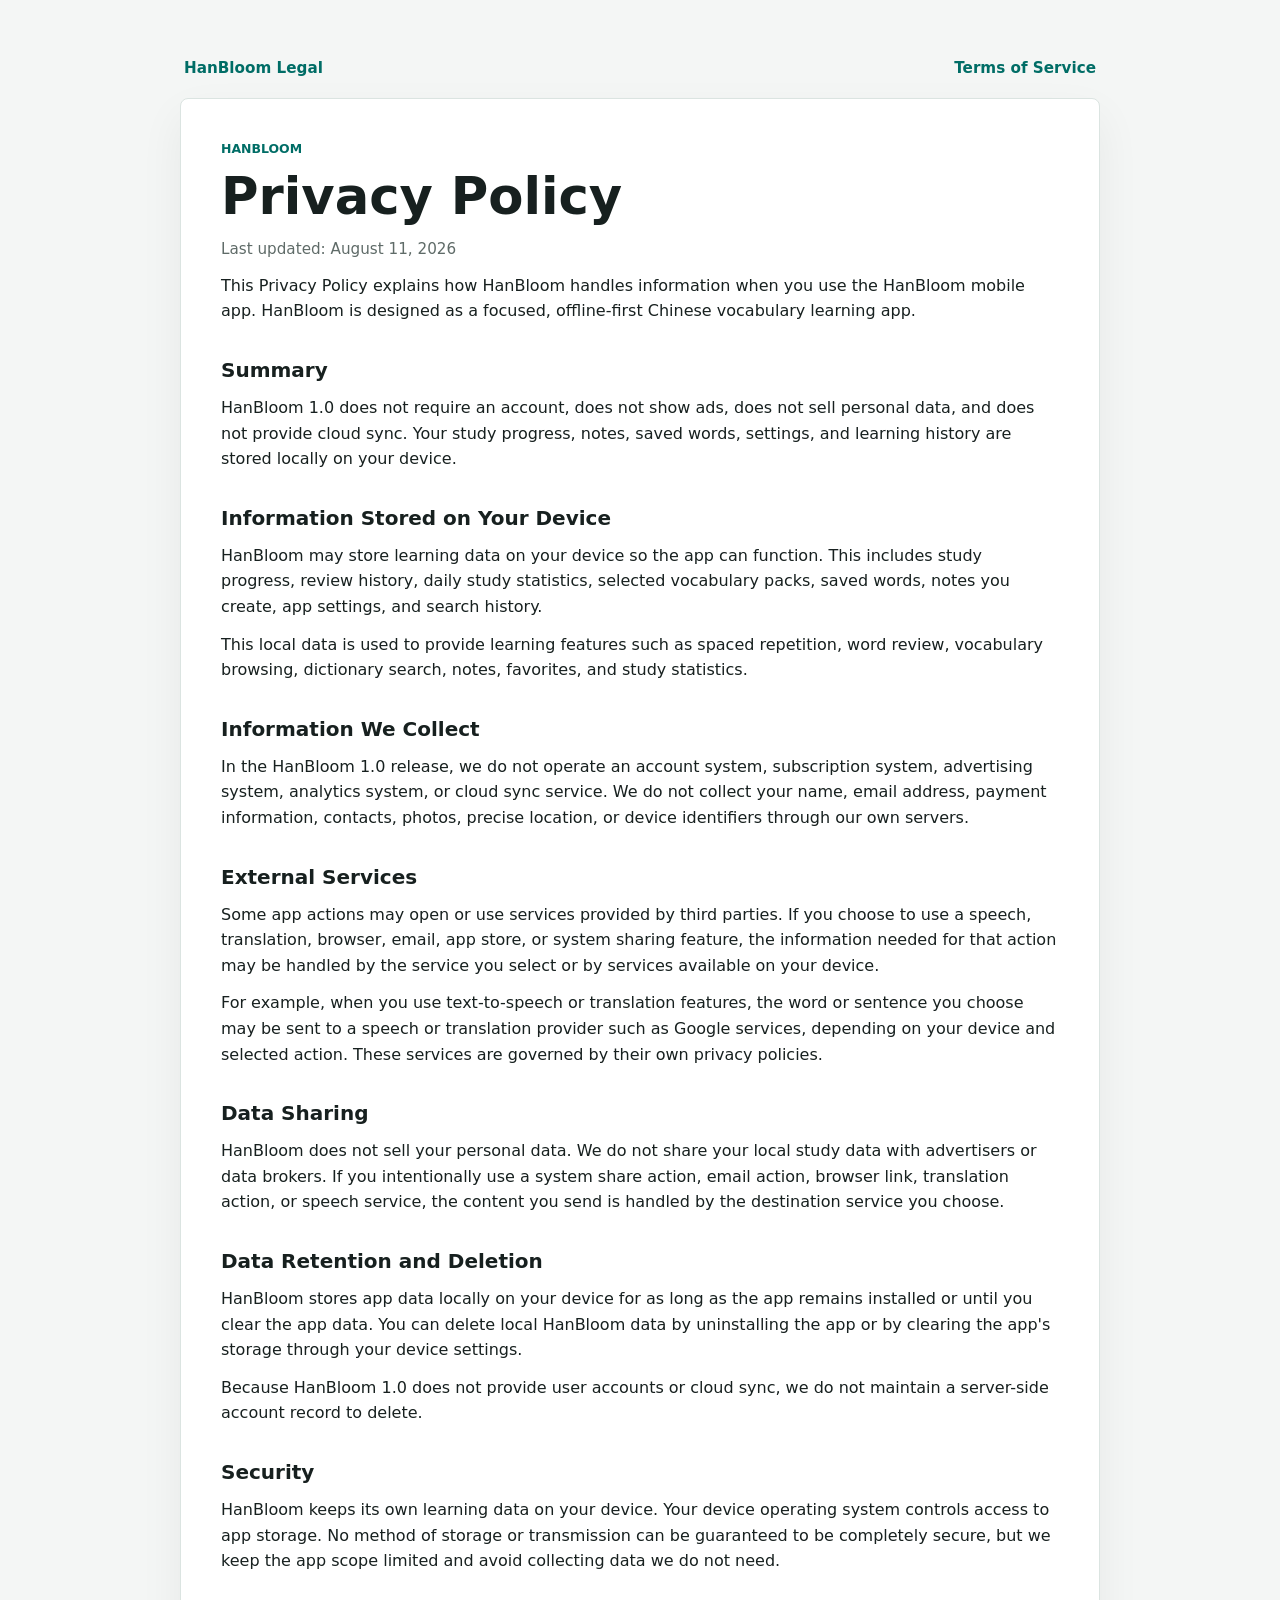
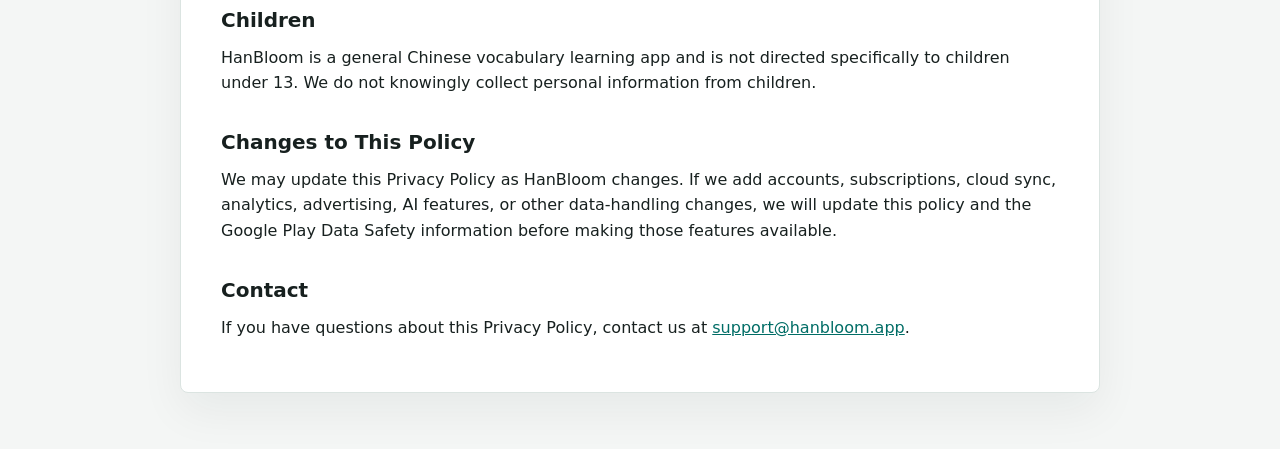
==== privacy-policy.html @ 1d3c4e45 "Add HanBloom legal pages / 添加 HanBloom 法务页面" ====
<!doctype html>
<html lang="en">
<head>
  <meta charset="utf-8">
  <meta name="viewport" content="width=device-width, initial-scale=1">
  <title>Privacy Policy - HanBloom</title>
  <meta name="description" content="Privacy Policy for HanBloom.">
  <link rel="stylesheet" href="styles.css">
</head>
<body>
  <main class="page document">
    <nav class="topnav" aria-label="Legal navigation">
      <a href="index.html">HanBloom Legal</a>
      <a href="terms-of-service.html">Terms of Service</a>
    </nav>

    <article>
      <p class="eyebrow">HanBloom</p>
      <h1>Privacy Policy</h1>
      <p class="updated">Last updated: August 11, 2026</p>

      <p>
        This Privacy Policy explains how HanBloom handles information when you
        use the HanBloom mobile app. HanBloom is designed as a focused,
        offline-first Chinese vocabulary learning app.
      </p>

      <h2>Summary</h2>
      <p>
        HanBloom 1.0 does not require an account, does not show ads, does not
        sell personal data, and does not provide cloud sync. Your study
        progress, notes, saved words, settings, and learning history are stored
        locally on your device.
      </p>

      <h2>Information Stored on Your Device</h2>
      <p>
        HanBloom may store learning data on your device so the app can function.
        This includes study progress, review history, daily study statistics,
        selected vocabulary packs, saved words, notes you create, app settings,
        and search history.
      </p>
      <p>
        This local data is used to provide learning features such as spaced
        repetition, word review, vocabulary browsing, dictionary search, notes,
        favorites, and study statistics.
      </p>

      <h2>Information We Collect</h2>
      <p>
        In the HanBloom 1.0 release, we do not operate an account system,
        subscription system, advertising system, analytics system, or cloud sync
        service. We do not collect your name, email address, payment
        information, contacts, photos, precise location, or device identifiers
        through our own servers.
      </p>

      <h2>External Services</h2>
      <p>
        Some app actions may open or use services provided by third parties.
        If you choose to use a speech, translation, browser, email, app store,
        or system sharing feature, the information needed for that action may
        be handled by the service you select or by services available on your
        device.
      </p>
      <p>
        For example, when you use text-to-speech or translation features, the
        word or sentence you choose may be sent to a speech or translation
        provider such as Google services, depending on your device and selected
        action. These services are governed by their own privacy policies.
      </p>

      <h2>Data Sharing</h2>
      <p>
        HanBloom does not sell your personal data. We do not share your local
        study data with advertisers or data brokers. If you intentionally use
        a system share action, email action, browser link, translation action,
        or speech service, the content you send is handled by the destination
        service you choose.
      </p>

      <h2>Data Retention and Deletion</h2>
      <p>
        HanBloom stores app data locally on your device for as long as the app
        remains installed or until you clear the app data. You can delete local
        HanBloom data by uninstalling the app or by clearing the app's storage
        through your device settings.
      </p>
      <p>
        Because HanBloom 1.0 does not provide user accounts or cloud sync, we
        do not maintain a server-side account record to delete.
      </p>

      <h2>Security</h2>
      <p>
        HanBloom keeps its own learning data on your device. Your device
        operating system controls access to app storage. No method of storage
        or transmission can be guaranteed to be completely secure, but we keep
        the app scope limited and avoid collecting data we do not need.
      </p>

      <h2>Children</h2>
      <p>
        HanBloom is a general Chinese vocabulary learning app and is not
        directed specifically to children under 13. We do not knowingly collect
        personal information from children.
      </p>

      <h2>Changes to This Policy</h2>
      <p>
        We may update this Privacy Policy as HanBloom changes. If we add
        accounts, subscriptions, cloud sync, analytics, advertising, AI
        features, or other data-handling changes, we will update this policy
        and the Google Play Data Safety information before making those
        features available.
      </p>

      <h2>Contact</h2>
      <p>
        If you have questions about this Privacy Policy, contact us at
        <a href="mailto:support@hanbloom.app">support@hanbloom.app</a>.
      </p>
    </article>
  </main>
</body>
</html>
---- styles.css ----
:root {
  color-scheme: light;
  --bg: #f4f6f5;
  --surface: #ffffff;
  --text: #17201f;
  --muted: #5f6b68;
  --line: #dbe4e1;
  --accent: #008f86;
  --accent-dark: #006d66;
  --accent-soft: #e3f3f0;
}

* {
  box-sizing: border-box;
}

body {
  margin: 0;
  background: var(--bg);
  color: var(--text);
  font-family: Inter, ui-sans-serif, system-ui, -apple-system, BlinkMacSystemFont, "Segoe UI", sans-serif;
  line-height: 1.6;
}

a {
  color: var(--accent-dark);
}

.page {
  width: min(920px, calc(100% - 32px));
  margin: 0 auto;
  padding: 56px 0;
}

.hero,
article {
  background: var(--surface);
  border: 1px solid var(--line);
  border-radius: 8px;
  padding: 40px;
  box-shadow: 0 18px 45px rgba(23, 32, 31, 0.06);
}

.eyebrow {
  margin: 0 0 10px;
  color: var(--accent-dark);
  font-size: 0.78rem;
  font-weight: 700;
  letter-spacing: 0;
  text-transform: uppercase;
}

h1 {
  margin: 0;
  font-size: clamp(2.1rem, 4vw, 3.5rem);
  line-height: 1.08;
  letter-spacing: 0;
}

h2 {
  margin: 34px 0 8px;
  font-size: 1.25rem;
  line-height: 1.25;
  letter-spacing: 0;
}

p {
  margin: 12px 0;
}

.lede {
  max-width: 680px;
  color: var(--muted);
  font-size: 1.1rem;
}

.updated {
  color: var(--muted);
  font-size: 0.95rem;
}

.links {
  display: grid;
  grid-template-columns: repeat(2, minmax(0, 1fr));
  gap: 16px;
  margin-top: 18px;
}

.link-card {
  display: block;
  min-height: 132px;
  padding: 24px;
  background: var(--surface);
  border: 1px solid var(--line);
  border-radius: 8px;
  color: var(--text);
  text-decoration: none;
  transition: border-color 160ms ease, transform 160ms ease;
}

.link-card:hover {
  border-color: var(--accent);
  transform: translateY(-2px);
}

.link-card span {
  display: block;
  font-size: 1.2rem;
  font-weight: 750;
}

.link-card small {
  display: block;
  margin-top: 8px;
  color: var(--muted);
  font-size: 0.95rem;
}

.topnav {
  display: flex;
  justify-content: space-between;
  gap: 16px;
  margin-bottom: 18px;
  padding: 0 4px;
  font-size: 0.95rem;
}

.topnav a {
  color: var(--accent-dark);
  font-weight: 650;
  text-decoration: none;
}

.topnav a:hover {
  text-decoration: underline;
}

footer {
  margin-top: 24px;
  color: var(--muted);
  font-size: 0.95rem;
}

footer p {
  margin: 4px 0;
}

@media (max-width: 680px) {
  .page {
    width: min(100% - 24px, 920px);
    padding: 28px 0;
  }

  .hero,
  article {
    padding: 24px;
  }

  .links {
    grid-template-columns: 1fr;
  }

  .topnav {
    flex-direction: column;
    gap: 8px;
  }
}
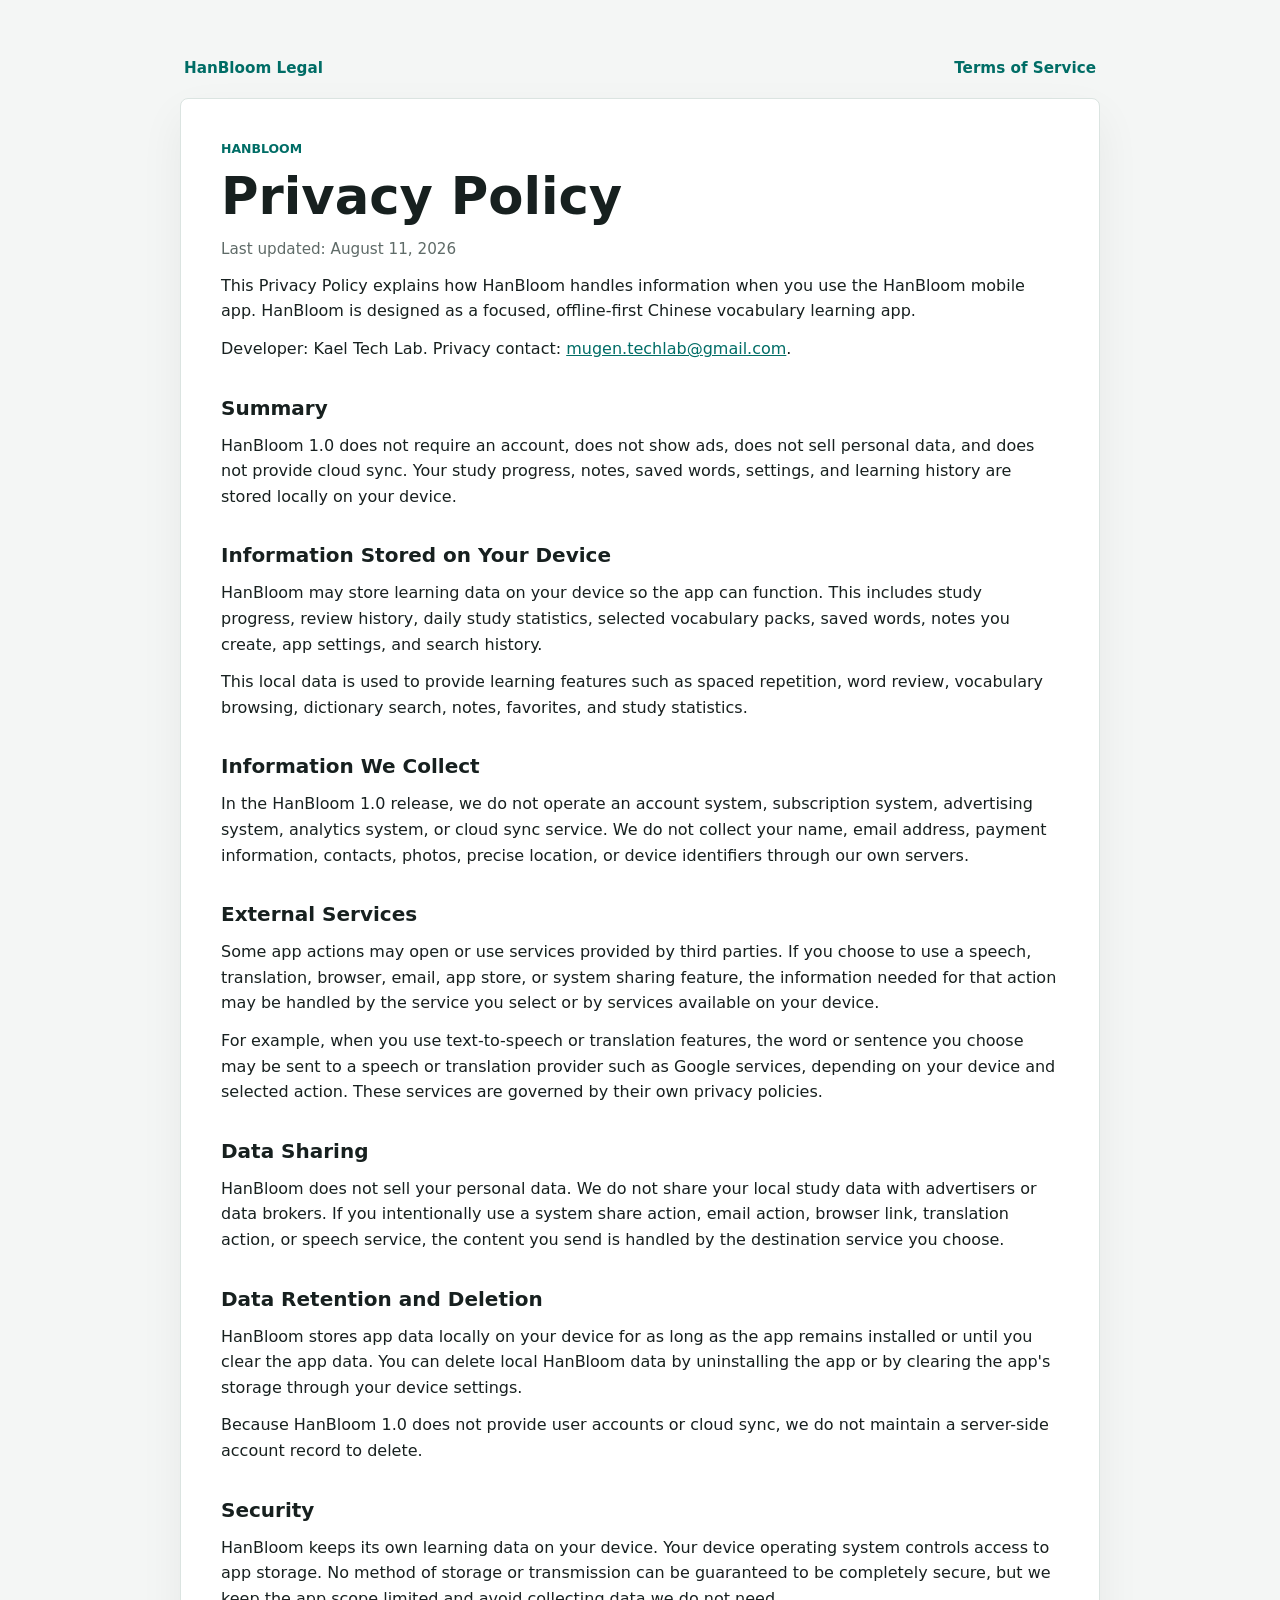
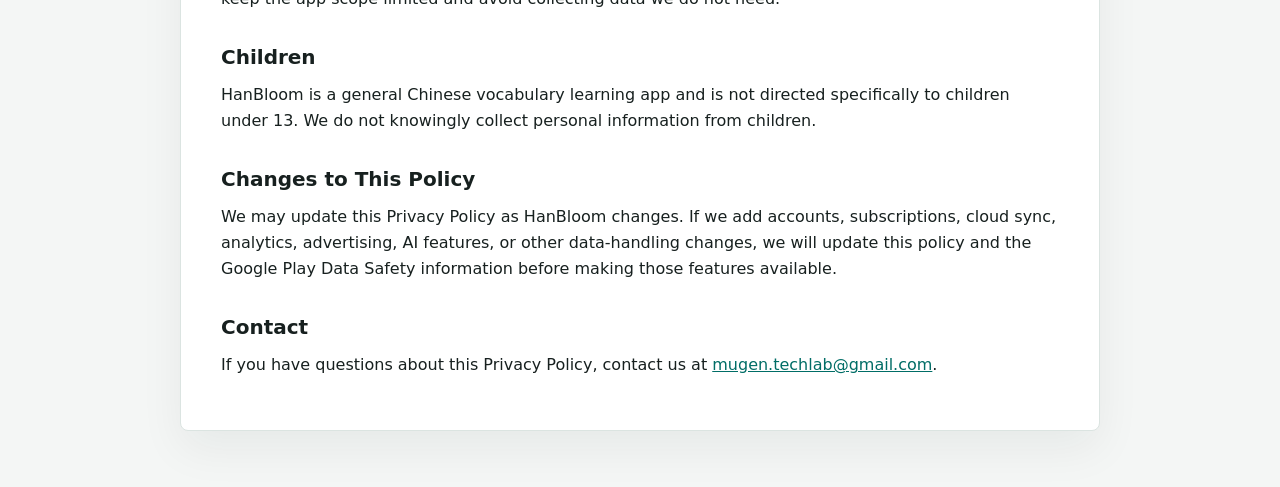
==== commit 257b8b8a: "Update legal contact details / 更新法务联系信息" ====
--- a/privacy-policy.html
+++ b/privacy-policy.html
@@ -23,6 +23,10 @@
         This Privacy Policy explains how HanBloom handles information when you
         use the HanBloom mobile app. HanBloom is designed as a focused,
         offline-first Chinese vocabulary learning app.
+      </p>
+      <p>
+        Developer: Kael Tech Lab. Privacy contact:
+        <a href="mailto:mugen.techlab@gmail.com">mugen.techlab@gmail.com</a>.
       </p>
 
       <h2>Summary</h2>
@@ -118,7 +122,7 @@
       <h2>Contact</h2>
       <p>
         If you have questions about this Privacy Policy, contact us at
-        <a href="mailto:support@hanbloom.app">support@hanbloom.app</a>.
+        <a href="mailto:mugen.techlab@gmail.com">mugen.techlab@gmail.com</a>.
       </p>
     </article>
   </main>
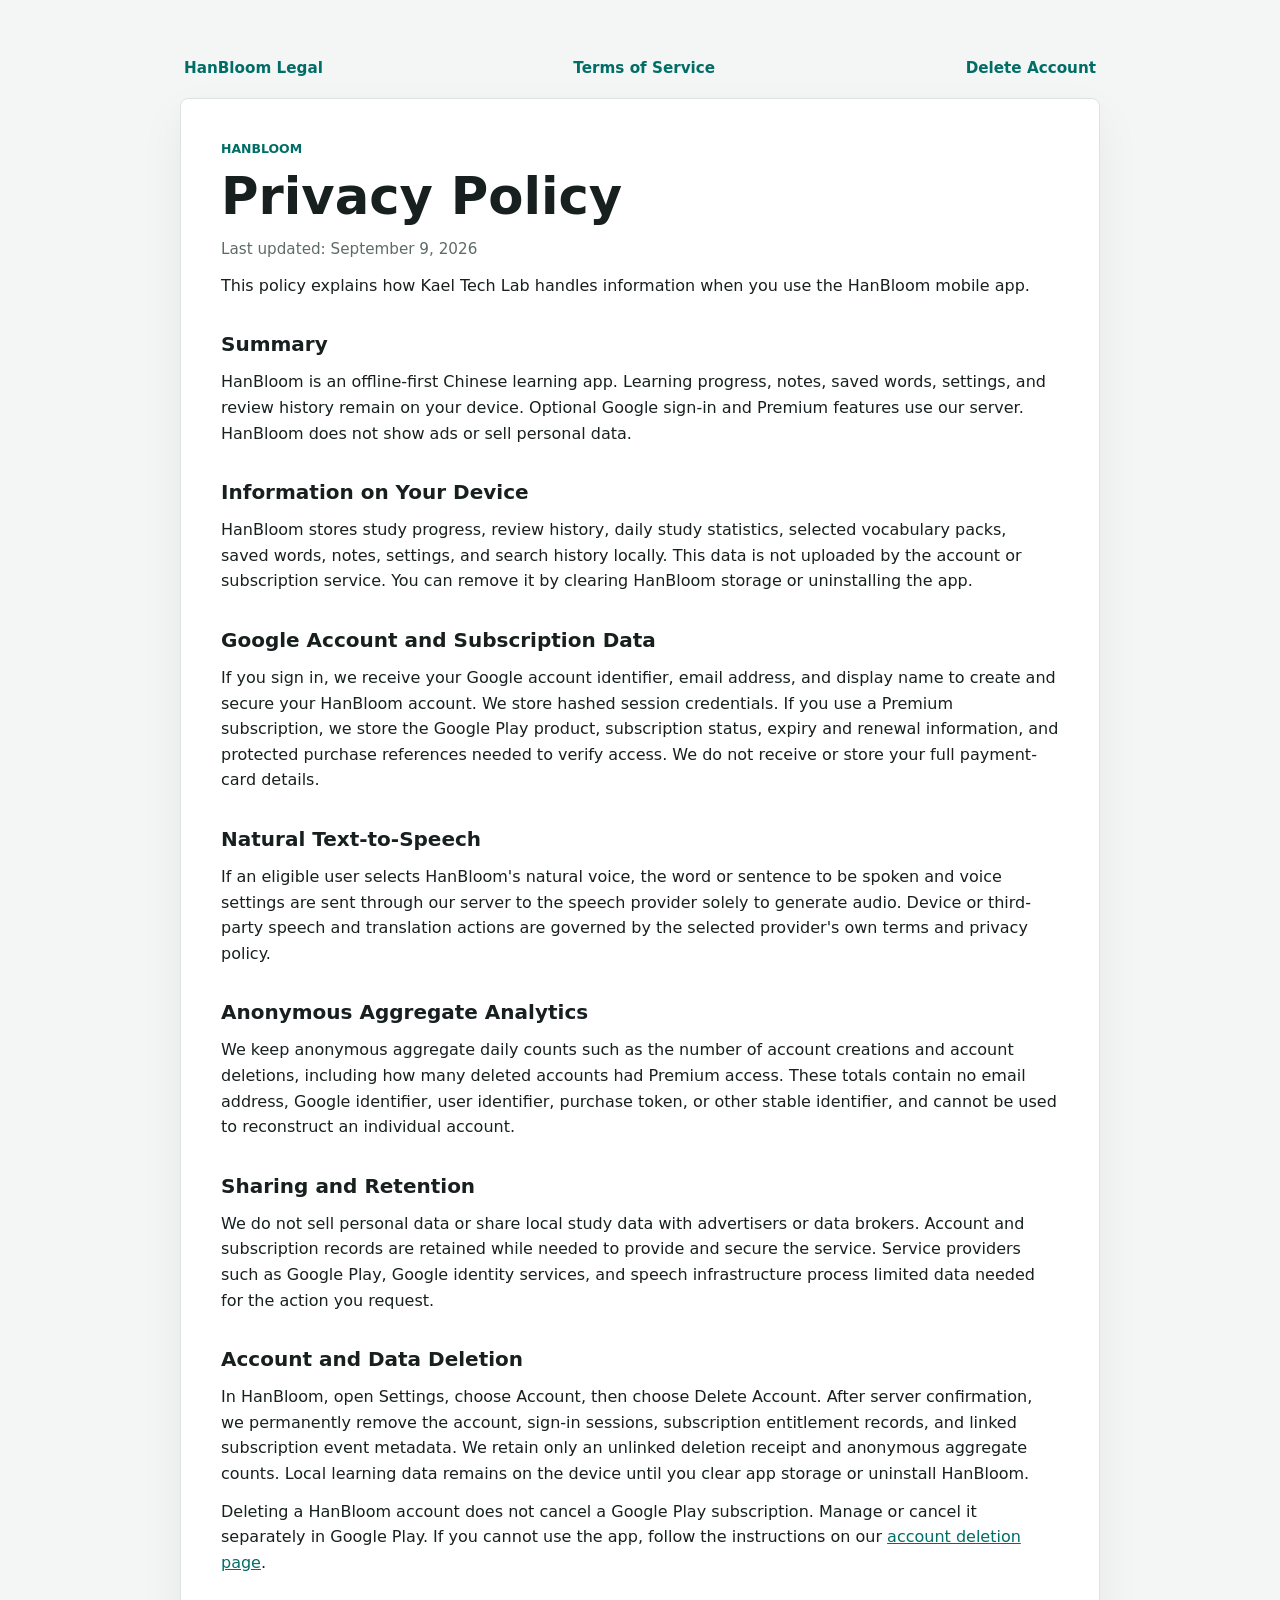
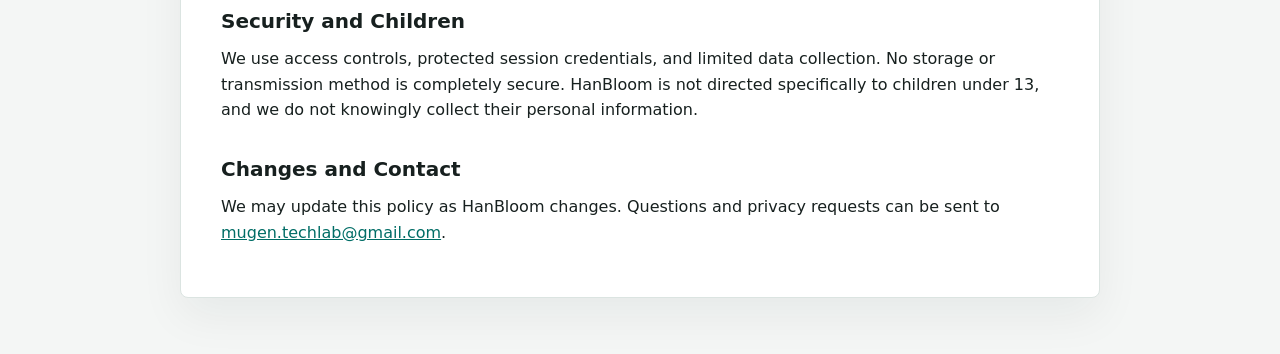
==== commit b8255643: "Publish account deletion policy / 发布账号删除政策" ====
--- a/privacy-policy.html
+++ b/privacy-policy.html
@@ -12,116 +12,88 @@
     <nav class="topnav" aria-label="Legal navigation">
       <a href="index.html">HanBloom Legal</a>
       <a href="terms-of-service.html">Terms of Service</a>
+      <a href="account-deletion.html">Delete Account</a>
     </nav>
 
     <article>
       <p class="eyebrow">HanBloom</p>
       <h1>Privacy Policy</h1>
-      <p class="updated">Last updated: August 11, 2026</p>
+      <p class="updated">Last updated: September 9, 2026</p>
 
-      <p>
-        This Privacy Policy explains how HanBloom handles information when you
-        use the HanBloom mobile app. HanBloom is designed as a focused,
-        offline-first Chinese vocabulary learning app.
-      </p>
-      <p>
-        Developer: Kael Tech Lab. Privacy contact:
-        <a href="mailto:mugen.techlab@gmail.com">mugen.techlab@gmail.com</a>.
-      </p>
+      <p>This policy explains how Kael Tech Lab handles information when you use the HanBloom mobile app.</p>
 
       <h2>Summary</h2>
       <p>
-        HanBloom 1.0 does not require an account, does not show ads, does not
-        sell personal data, and does not provide cloud sync. Your study
-        progress, notes, saved words, settings, and learning history are stored
-        locally on your device.
+        HanBloom is an offline-first Chinese learning app. Learning progress, notes, saved words,
+        settings, and review history remain on your device. Optional Google sign-in and Premium
+        features use our server. HanBloom does not show ads or sell personal data.
       </p>
 
-      <h2>Information Stored on Your Device</h2>
+      <h2>Information on Your Device</h2>
       <p>
-        HanBloom may store learning data on your device so the app can function.
-        This includes study progress, review history, daily study statistics,
-        selected vocabulary packs, saved words, notes you create, app settings,
-        and search history.
+        HanBloom stores study progress, review history, daily study statistics, selected vocabulary
+        packs, saved words, notes, settings, and search history locally. This data is not uploaded by
+        the account or subscription service. You can remove it by clearing HanBloom storage or
+        uninstalling the app.
+      </p>
+
+      <h2>Google Account and Subscription Data</h2>
+      <p>
+        If you sign in, we receive your Google account identifier, email address, and display name to
+        create and secure your HanBloom account. We store hashed session credentials. If you use a
+        Premium subscription, we store the Google Play product, subscription status, expiry and
+        renewal information, and protected purchase references needed to verify access. We do not
+        receive or store your full payment-card details.
+      </p>
+
+      <h2>Natural Text-to-Speech</h2>
+      <p>
+        If an eligible user selects HanBloom's natural voice, the word or sentence to be spoken and
+        voice settings are sent through our server to the speech provider solely to generate audio.
+        Device or third-party speech and translation actions are governed by the selected provider's
+        own terms and privacy policy.
+      </p>
+
+      <h2>Anonymous Aggregate Analytics</h2>
+      <p>
+        We keep anonymous aggregate daily counts such as the number of account creations and account
+        deletions, including how many deleted accounts had Premium access. These totals contain no
+        email address, Google identifier, user identifier, purchase token, or other stable identifier,
+        and cannot be used to reconstruct an individual account.
+      </p>
+
+      <h2>Sharing and Retention</h2>
+      <p>
+        We do not sell personal data or share local study data with advertisers or data brokers.
+        Account and subscription records are retained while needed to provide and secure the service.
+        Service providers such as Google Play, Google identity services, and speech infrastructure
+        process limited data needed for the action you request.
+      </p>
+
+      <h2>Account and Data Deletion</h2>
+      <p>
+        In HanBloom, open Settings, choose Account, then choose Delete Account. After server
+        confirmation, we permanently remove the account, sign-in sessions, subscription entitlement
+        records, and linked subscription event metadata. We retain only an unlinked deletion receipt
+        and anonymous aggregate counts. Local learning data remains on the device until you clear app
+        storage or uninstall HanBloom.
       </p>
       <p>
-        This local data is used to provide learning features such as spaced
-        repetition, word review, vocabulary browsing, dictionary search, notes,
-        favorites, and study statistics.
+        Deleting a HanBloom account does not cancel a Google Play subscription. Manage or cancel it
+        separately in Google Play. If you cannot use the app, follow the instructions on our
+        <a href="account-deletion.html">account deletion page</a>.
       </p>
 
-      <h2>Information We Collect</h2>
+      <h2>Security and Children</h2>
       <p>
-        In the HanBloom 1.0 release, we do not operate an account system,
-        subscription system, advertising system, analytics system, or cloud sync
-        service. We do not collect your name, email address, payment
-        information, contacts, photos, precise location, or device identifiers
-        through our own servers.
+        We use access controls, protected session credentials, and limited data collection. No storage
+        or transmission method is completely secure. HanBloom is not directed specifically to children
+        under 13, and we do not knowingly collect their personal information.
       </p>
 
-      <h2>External Services</h2>
+      <h2>Changes and Contact</h2>
       <p>
-        Some app actions may open or use services provided by third parties.
-        If you choose to use a speech, translation, browser, email, app store,
-        or system sharing feature, the information needed for that action may
-        be handled by the service you select or by services available on your
-        device.
-      </p>
-      <p>
-        For example, when you use text-to-speech or translation features, the
-        word or sentence you choose may be sent to a speech or translation
-        provider such as Google services, depending on your device and selected
-        action. These services are governed by their own privacy policies.
-      </p>
-
-      <h2>Data Sharing</h2>
-      <p>
-        HanBloom does not sell your personal data. We do not share your local
-        study data with advertisers or data brokers. If you intentionally use
-        a system share action, email action, browser link, translation action,
-        or speech service, the content you send is handled by the destination
-        service you choose.
-      </p>
-
-      <h2>Data Retention and Deletion</h2>
-      <p>
-        HanBloom stores app data locally on your device for as long as the app
-        remains installed or until you clear the app data. You can delete local
-        HanBloom data by uninstalling the app or by clearing the app's storage
-        through your device settings.
-      </p>
-      <p>
-        Because HanBloom 1.0 does not provide user accounts or cloud sync, we
-        do not maintain a server-side account record to delete.
-      </p>
-
-      <h2>Security</h2>
-      <p>
-        HanBloom keeps its own learning data on your device. Your device
-        operating system controls access to app storage. No method of storage
-        or transmission can be guaranteed to be completely secure, but we keep
-        the app scope limited and avoid collecting data we do not need.
-      </p>
-
-      <h2>Children</h2>
-      <p>
-        HanBloom is a general Chinese vocabulary learning app and is not
-        directed specifically to children under 13. We do not knowingly collect
-        personal information from children.
-      </p>
-
-      <h2>Changes to This Policy</h2>
-      <p>
-        We may update this Privacy Policy as HanBloom changes. If we add
-        accounts, subscriptions, cloud sync, analytics, advertising, AI
-        features, or other data-handling changes, we will update this policy
-        and the Google Play Data Safety information before making those
-        features available.
-      </p>
-
-      <h2>Contact</h2>
-      <p>
-        If you have questions about this Privacy Policy, contact us at
+        We may update this policy as HanBloom changes. Questions and privacy requests can be sent to
         <a href="mailto:mugen.techlab@gmail.com">mugen.techlab@gmail.com</a>.
       </p>
     </article>
